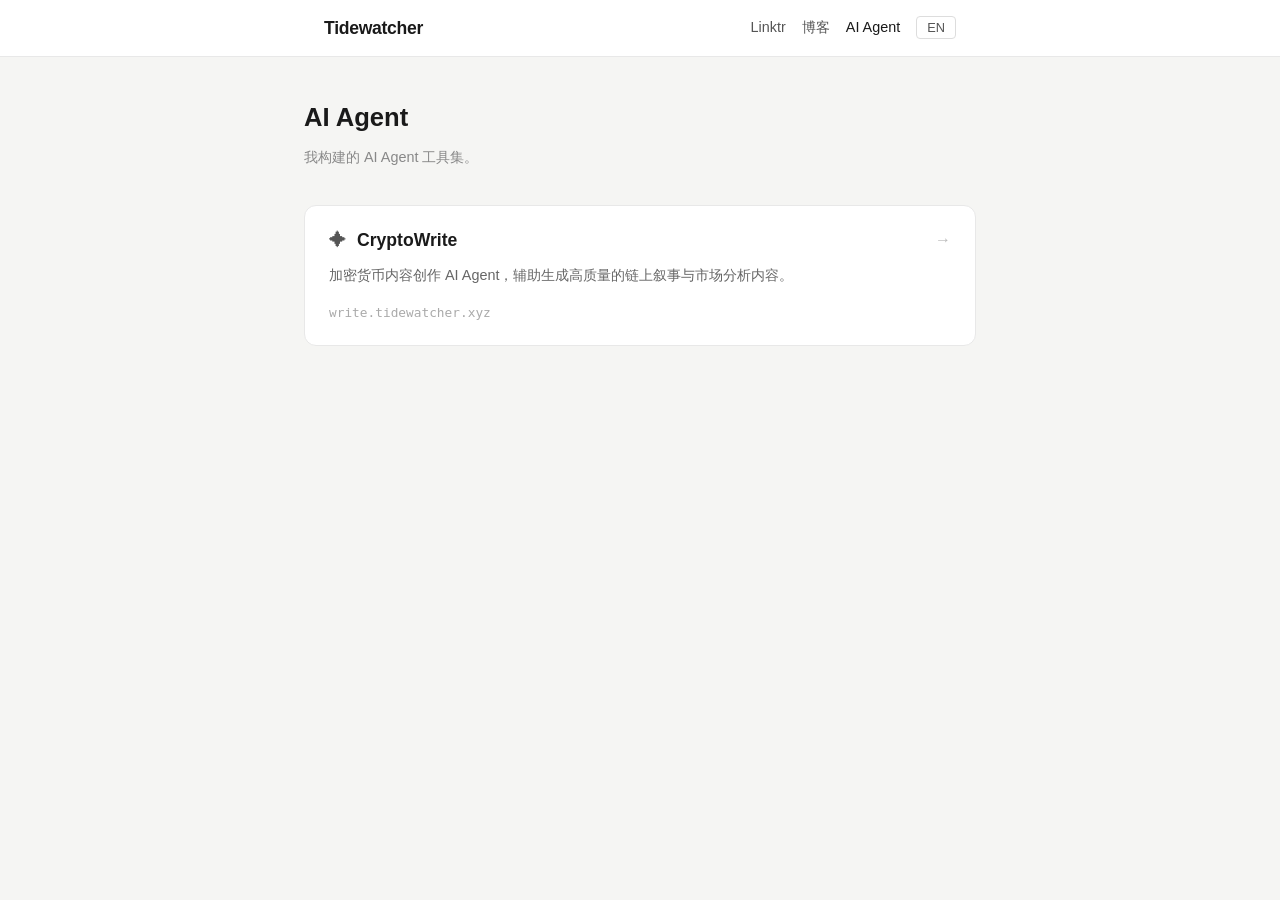
==== agents.html @ 282546fa "Add AI Agent page with CryptoWrite; update nav to 3 items across all pages" ====
<!DOCTYPE html>
<html lang="zh-CN">
<head>
  <meta charset="UTF-8">
  <meta name="viewport" content="width=device-width, initial-scale=1.0">
  <title>AI Agent — Tidewatcher</title>
  <link rel="stylesheet" href="style.css">
</head>
<body>
  <header>
    <div class="header-inner">
      <a href="index.html" class="site-title">Tidewatcher</a>
      <nav>
        <a href="index.html" class="nav-link" data-zh="Linktr" data-en="Linktr">Linktr</a>
        <a href="blog.html" class="nav-link" data-zh="博客" data-en="Blog">博客</a>
        <a href="agents.html" class="nav-link nav-link--active" data-zh="AI Agent" data-en="AI Agent">AI Agent</a>
        <button class="lang-toggle" id="langToggle">EN</button>
      </nav>
    </div>
  </header>

  <main class="agents-main">
    <h2 class="agents-title" data-zh="AI Agent" data-en="AI Agents">AI Agent</h2>
    <p class="agents-desc" data-zh="我构建的 AI Agent 工具集。" data-en="AI agents I've built.">我构建的 AI Agent 工具集。</p>

    <div class="agent-list">
      <a href="https://write.tidewatcher.xyz/" class="agent-card" target="_blank" rel="noopener">
        <div class="agent-header">
          <span class="agent-icon">✦</span>
          <span class="agent-name">CryptoWrite</span>
          <span class="agent-arrow">→</span>
        </div>
        <p class="agent-desc" data-zh="加密货币内容创作 AI Agent，辅助生成高质量的链上叙事与市场分析内容。" data-en="An AI agent for crypto content creation — helping generate high-quality on-chain narratives and market analysis.">加密货币内容创作 AI Agent，辅助生成高质量的链上叙事与市场分析内容。</p>
        <span class="agent-url">write.tidewatcher.xyz</span>
      </a>
    </div>
  </main>

  <script src="lang.js"></script>
</body>
</html>
---- style.css ----
* {
  margin: 0;
  padding: 0;
  box-sizing: border-box;
}

body {
  font-family: -apple-system, BlinkMacSystemFont, 'Segoe UI', 'PingFang SC', 'Hiragino Sans GB', sans-serif;
  background: #f5f5f3;
  color: #1a1a1a;
  line-height: 1.6;
  min-height: 100vh;
}

/* ── Header ── */
header {
  background: #fff;
  border-bottom: 1px solid #e8e8e8;
  position: sticky;
  top: 0;
  z-index: 100;
}

.header-inner {
  max-width: 680px;
  margin: 0 auto;
  padding: 0 24px;
  height: 56px;
  display: flex;
  align-items: center;
  justify-content: space-between;
}

.site-title {
  font-size: 1.1rem;
  font-weight: 700;
  color: #1a1a1a;
  text-decoration: none;
  letter-spacing: -0.3px;
}

nav {
  display: flex;
  align-items: center;
  gap: 16px;
}

.nav-link {
  font-size: 0.9rem;
  color: #555;
  text-decoration: none;
}

.nav-link:hover,
.nav-link--active {
  color: #1a1a1a;
}

.lang-toggle {
  background: none;
  border: 1px solid #ddd;
  border-radius: 4px;
  padding: 3px 10px;
  font-size: 0.8rem;
  color: #555;
  cursor: pointer;
  transition: border-color 0.15s, color 0.15s;
}

.lang-toggle:hover {
  border-color: #999;
  color: #1a1a1a;
}

/* ── Home / Linktree ── */
.home-main {
  max-width: 480px;
  margin: 0 auto;
  padding: 48px 24px 80px;
  text-align: center;
}

.profile {
  margin-bottom: 40px;
}

.avatar {
  width: 72px;
  height: 72px;
  background: #1a1a1a;
  color: #fff;
  border-radius: 50%;
  display: flex;
  align-items: center;
  justify-content: center;
  font-size: 1.2rem;
  font-weight: 700;
  margin: 0 auto 16px;
  letter-spacing: 1px;
}

.profile-name {
  font-size: 1.5rem;
  font-weight: 700;
  margin-bottom: 8px;
}

.profile-bio {
  font-size: 0.9rem;
  color: #777;
}

.links {
  display: flex;
  flex-direction: column;
  gap: 10px;
  margin-bottom: 28px;
}

.link-card {
  display: flex;
  align-items: center;
  background: #fff;
  border: 1px solid #e8e8e8;
  border-radius: 10px;
  padding: 14px 20px;
  text-decoration: none;
  color: #1a1a1a;
  transition: border-color 0.15s, transform 0.1s, box-shadow 0.15s;
}

.link-card:hover {
  border-color: #bbb;
  transform: translateY(-1px);
  box-shadow: 0 4px 12px rgba(0,0,0,0.07);
}

.link-card--blog {
  background: #1a1a1a;
  color: #fff;
  border-color: #1a1a1a;
}

.link-card--blog:hover {
  background: #333;
  border-color: #333;
}

.link-icon {
  width: 28px;
  font-size: 1rem;
  text-align: center;
  flex-shrink: 0;
}

.link-label {
  flex: 1;
  text-align: left;
  margin-left: 12px;
  font-size: 0.95rem;
  font-weight: 500;
}

.link-arrow {
  color: #bbb;
  font-size: 0.9rem;
}

.link-card--blog .link-arrow {
  color: #888;
}

.wechat-note {
  font-size: 0.82rem;
  color: #aaa;
}

/* ── Blog ── */
.blog-main {
  max-width: 720px;
  margin: 0 auto;
  padding: 40px 24px 80px;
}

.blog-title {
  font-size: 1.6rem;
  font-weight: 700;
  margin-bottom: 28px;
}

.category-tabs {
  display: flex;
  gap: 8px;
  flex-wrap: wrap;
  margin-bottom: 32px;
}

.tab {
  background: none;
  border: 1px solid #ddd;
  border-radius: 20px;
  padding: 5px 16px;
  font-size: 0.875rem;
  color: #555;
  cursor: pointer;
  transition: all 0.15s;
}

.tab:hover {
  border-color: #999;
  color: #1a1a1a;
}

.tab.active {
  background: #1a1a1a;
  border-color: #1a1a1a;
  color: #fff;
}

#post-list {
  list-style: none;
}

#post-list li {
  display: flex;
  align-items: baseline;
  gap: 12px;
  padding: 16px 0;
  border-bottom: 1px solid #eee;
}

.post-cat {
  font-size: 0.75rem;
  color: #fff;
  background: #555;
  border-radius: 3px;
  padding: 2px 7px;
  white-space: nowrap;
  flex-shrink: 0;
}

#post-list li a {
  flex: 1;
  font-size: 1rem;
  color: #1a1a1a;
  text-decoration: none;
  font-weight: 500;
}

#post-list li a:hover {
  color: #0055cc;
}

.date {
  font-size: 0.82rem;
  color: #aaa;
  white-space: nowrap;
  flex-shrink: 0;
}

/* ── Post page ── */
article {
  max-width: 720px;
  margin: 0 auto;
  padding: 40px 24px 80px;
}

.back {
  display: inline-block;
  margin-bottom: 28px;
  color: #999;
  text-decoration: none;
  font-size: 0.875rem;
}

.back:hover { color: #333; }

article h1 {
  font-size: 1.8rem;
  line-height: 1.3;
  margin-bottom: 8px;
}

article .meta {
  color: #aaa;
  font-size: 0.85rem;
  margin-bottom: 36px;
}

article .content p {
  margin-bottom: 18px;
  font-size: 1rem;
  line-height: 1.8;
}

article .content h2 {
  font-size: 1.3rem;
  margin: 32px 0 12px;
}

/* ── Agents ── */
.agents-main {
  max-width: 720px;
  margin: 0 auto;
  padding: 40px 24px 80px;
}

.agents-title {
  font-size: 1.6rem;
  font-weight: 700;
  margin-bottom: 8px;
}

.agents-desc {
  color: #888;
  font-size: 0.9rem;
  margin-bottom: 36px;
}

.agent-list {
  display: flex;
  flex-direction: column;
  gap: 16px;
}

.agent-card {
  display: block;
  background: #fff;
  border: 1px solid #e8e8e8;
  border-radius: 12px;
  padding: 20px 24px;
  text-decoration: none;
  color: #1a1a1a;
  transition: border-color 0.15s, transform 0.1s, box-shadow 0.15s;
}

.agent-card:hover {
  border-color: #bbb;
  transform: translateY(-1px);
  box-shadow: 0 4px 12px rgba(0,0,0,0.07);
}

.agent-header {
  display: flex;
  align-items: center;
  gap: 10px;
  margin-bottom: 10px;
}

.agent-icon {
  font-size: 1.1rem;
  color: #555;
}

.agent-name {
  font-size: 1.1rem;
  font-weight: 600;
  flex: 1;
}

.agent-arrow {
  color: #bbb;
}

.agent-desc {
  font-size: 0.9rem;
  color: #666;
  line-height: 1.6;
  margin-bottom: 12px;
}

.agent-url {
  font-size: 0.8rem;
  color: #aaa;
  font-family: monospace;
}
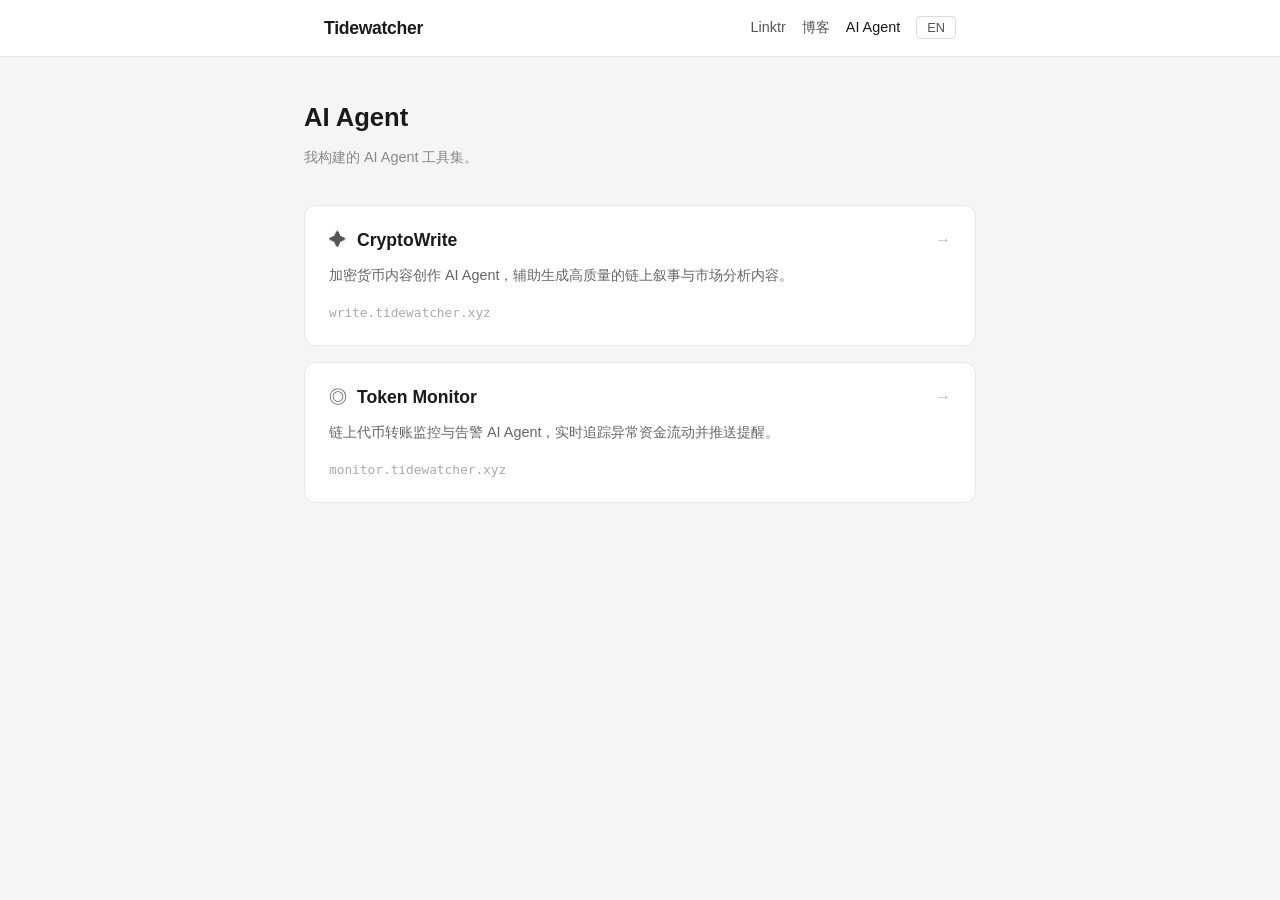
==== commit 4b895acb: "Add Token Monitor to AI Agent list" ====
--- a/agents.html
+++ b/agents.html
@@ -33,6 +33,15 @@
         <p class="agent-desc" data-zh="加密货币内容创作 AI Agent，辅助生成高质量的链上叙事与市场分析内容。" data-en="An AI agent for crypto content creation — helping generate high-quality on-chain narratives and market analysis.">加密货币内容创作 AI Agent，辅助生成高质量的链上叙事与市场分析内容。</p>
         <span class="agent-url">write.tidewatcher.xyz</span>
       </a>
+      <a href="https://monitor.tidewatcher.xyz/" class="agent-card" target="_blank" rel="noopener">
+        <div class="agent-header">
+          <span class="agent-icon">◎</span>
+          <span class="agent-name">Token Monitor</span>
+          <span class="agent-arrow">→</span>
+        </div>
+        <p class="agent-desc" data-zh="链上代币转账监控与告警 AI Agent，实时追踪异常资金流动并推送提醒。" data-en="An AI agent that monitors on-chain token transfers and sends real-time alerts on abnormal fund movements.">链上代币转账监控与告警 AI Agent，实时追踪异常资金流动并推送提醒。</p>
+        <span class="agent-url">monitor.tidewatcher.xyz</span>
+      </a>
     </div>
   </main>
 
